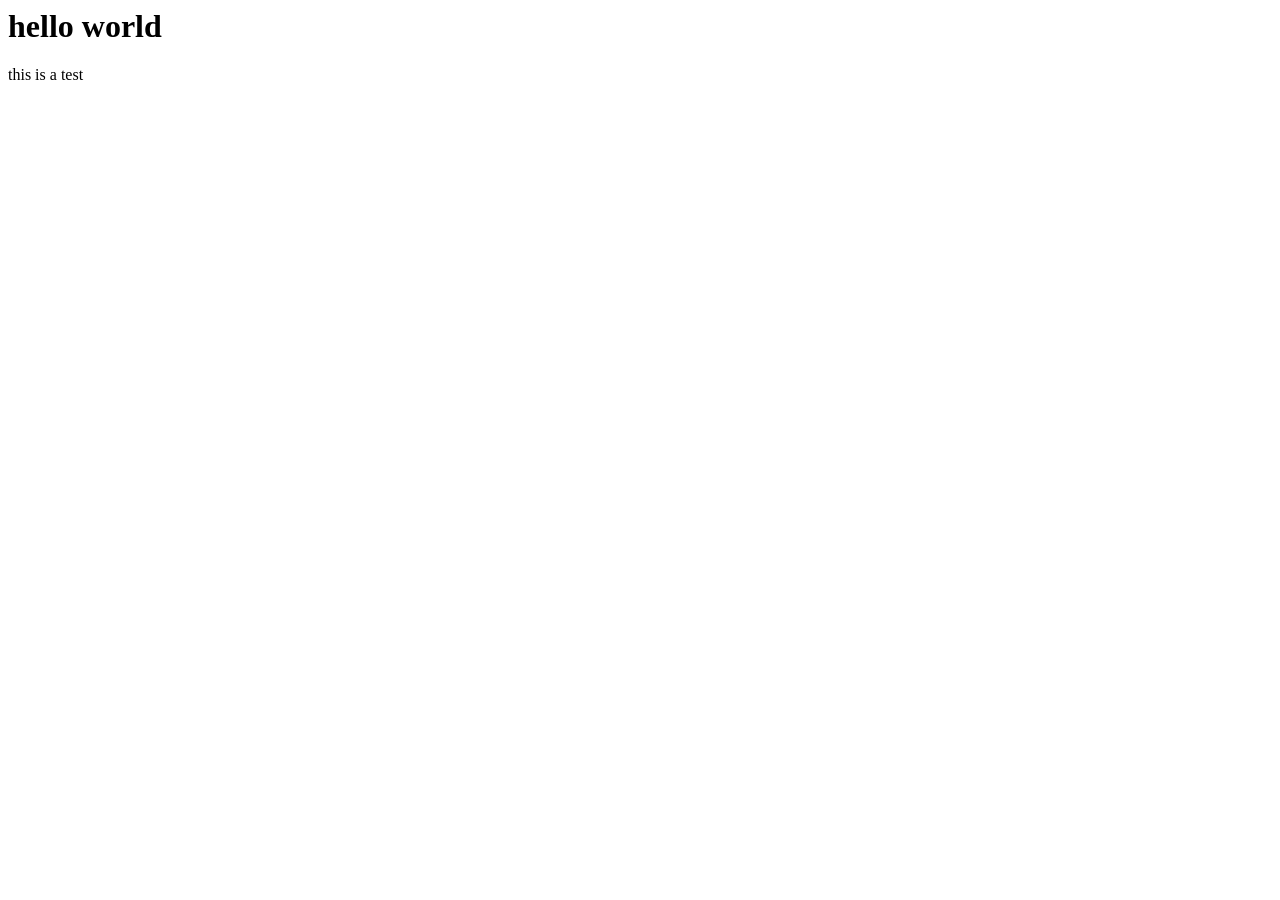
==== index.html @ 10001585 "Create index.html" ====
<head>  
    <meta charset="UTF-8">
    <meta name="viewport" content="width=device-width, initial-scale=1.0">
    <title>Document</title>
</head>
<body>
    <h1>hello world</h1>
    <p>this is a test</p>
</body>
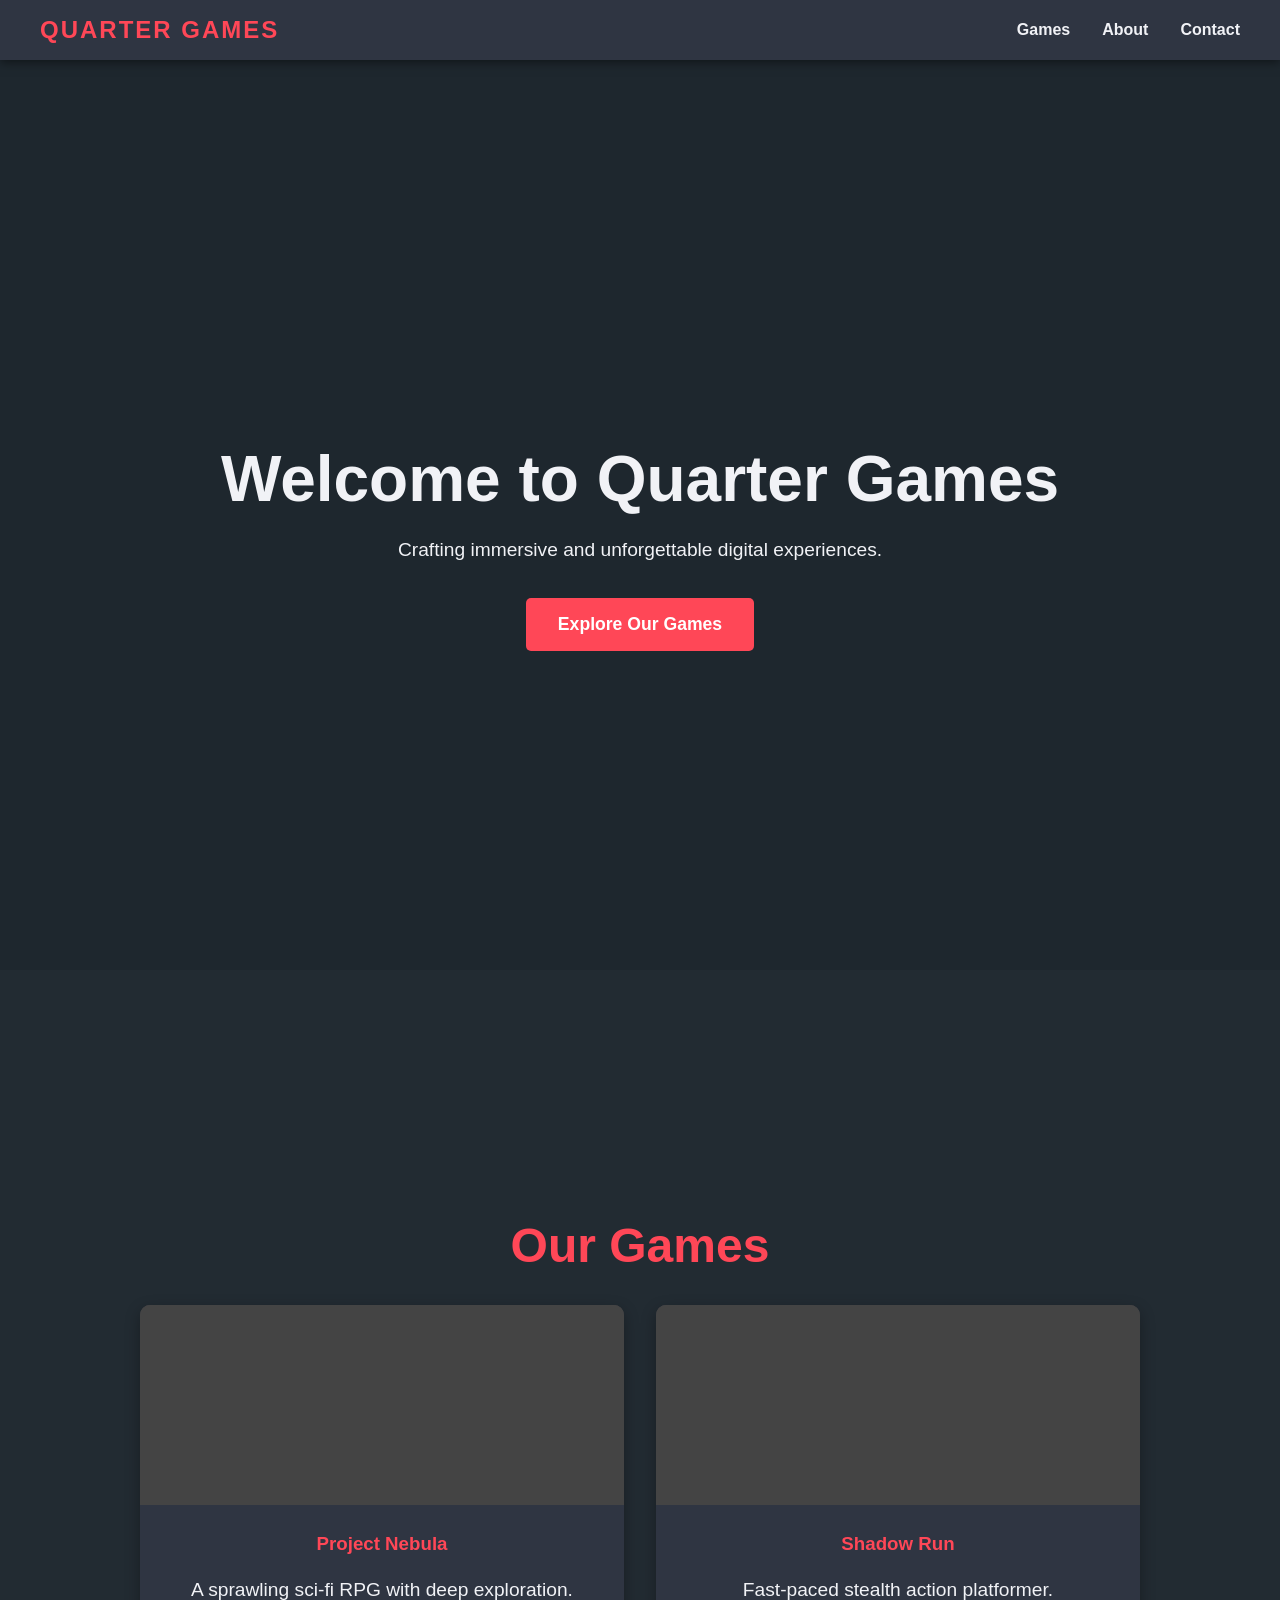
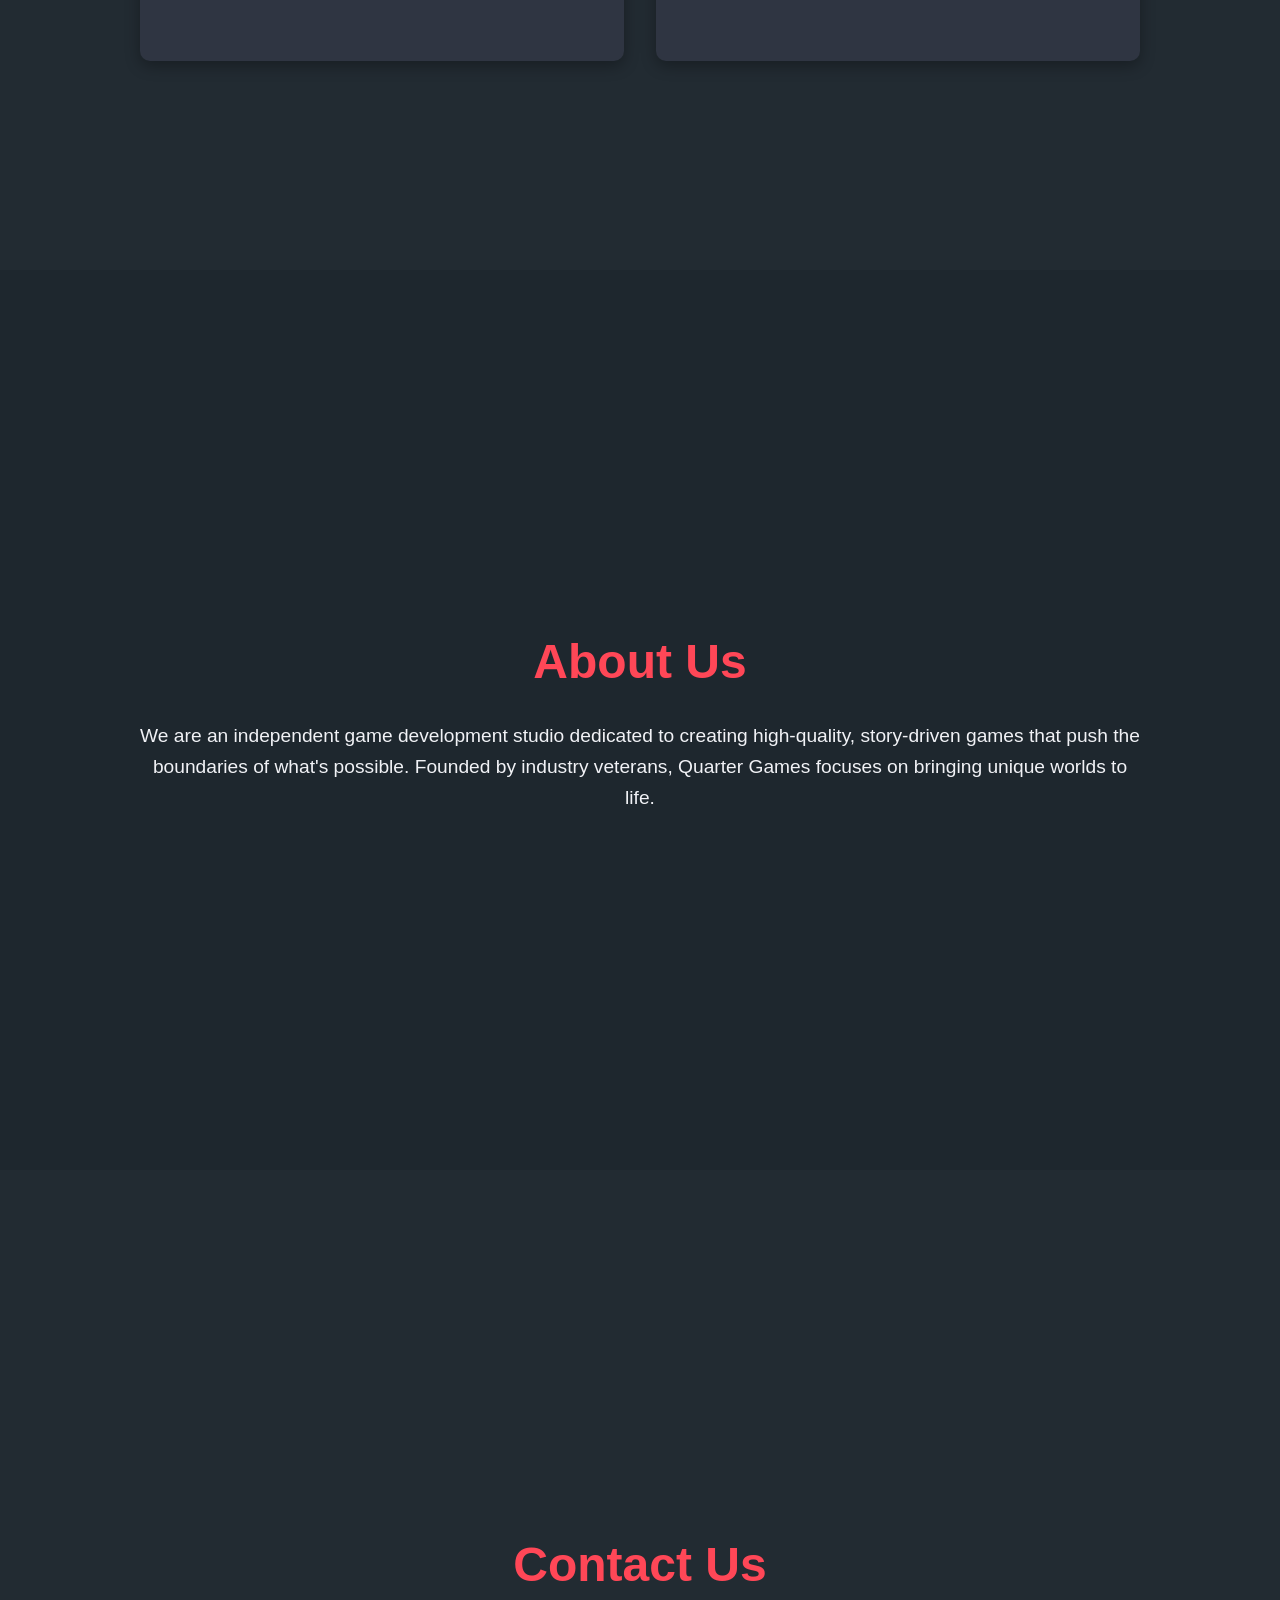
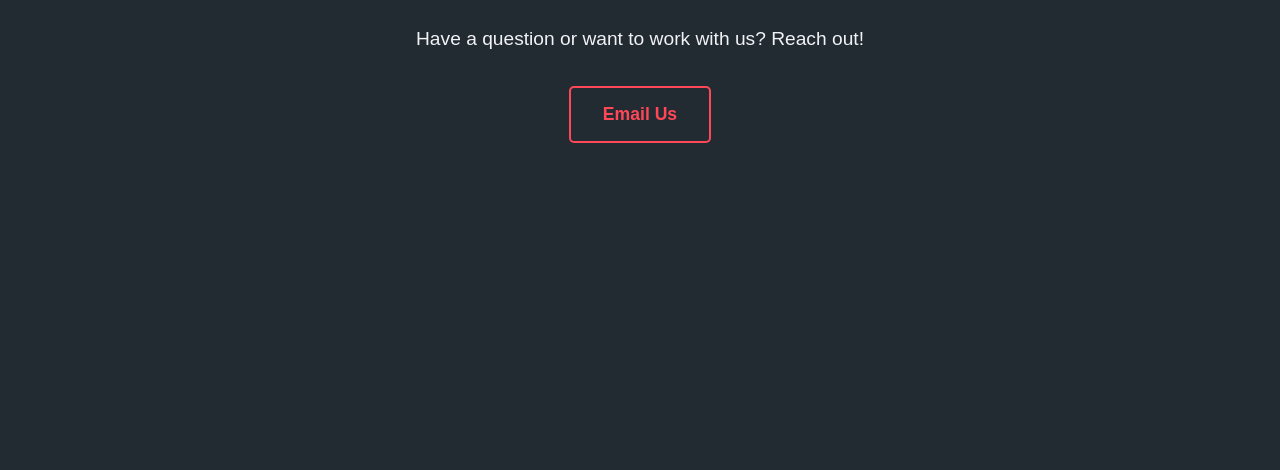
==== commit daeeaad3: "Placeholder" ====
--- a/index.html
+++ b/index.html
@@ -1,9 +1,67 @@
+<!DOCTYPE html>
+<html lang="en">
 <head>  
     <meta charset="UTF-8">
     <meta name="viewport" content="width=device-width, initial-scale=1.0">
-    <title>Document</title>
+    <title>Quarter Games</title>
+    <link rel="stylesheet" href="styles/style.css">
 </head>
 <body>
-    <h1>hello world</h1>
-    <p>this is a test</p>
-</body>+    <header class="static-header">
+        <nav class="nav-container">
+            <div class="logo">Quarter Games</div>
+            <ul class="nav-links">
+                <li><a href="#games">Games</a></li>
+                <li><a href="#about">About</a></li>
+                <li><a href="#contact">Contact</a></li>
+            </ul>
+        </nav>
+    </header>
+
+    <main id="main-content">
+        <section id="hero" class="vertical-section">
+            <div class="section-content">
+                <h1>Welcome to Quarter Games</h1>
+                <p>Crafting immersive and unforgettable digital experiences.</p>
+                <a href="#games" class="btn primary-btn">Explore Our Games</a>
+            </div>
+        </section>
+
+        <section id="games" class="vertical-section">
+            <div class="section-content">
+                <h2>Our Games</h2>
+                <div id="games-container" class="games-grid">
+                    <!-- Game cards will be injected here via JS -->
+                </div>
+            </div>
+        </section>
+
+        <section id="about" class="vertical-section">
+            <div class="section-content">
+                <h2>About Us</h2>
+                <p>We are an independent game development studio dedicated to creating high-quality, story-driven games that push the boundaries of what's possible. Founded by industry veterans, Quarter Games focuses on bringing unique worlds to life.</p>
+            </div>
+        </section>
+
+        <section id="contact" class="vertical-section">
+            <div class="section-content">
+                <h2>Contact Us</h2>
+                <p>Have a question or want to work with us? Reach out!</p>
+                <a href="mailto:hello@quartergames.com" class="btn outline-btn">Email Us</a>
+            </div>
+        </section>
+    </main>
+
+    <!-- Modal for Individual Game Details -->
+    <div id="game-modal" class="modal hidden">
+        <div class="modal-content">
+            <span class="close-btn">&times;</span>
+            <div id="game-details">
+                <!-- Data from individual game JSON will load here -->
+            </div>
+        </div>
+    </div>
+
+    <script src="scripts/main.js"></script>
+</body>
+</html>
--- a/styles/style.css
+++ b/styles/style.css
@@ -0,0 +1,245 @@
+:root {
+    --primary-color: #ff4757;
+    --bg-dark: #1e272e;
+    --text-light: #f1f2f6;
+    --header-bg: #2f3542;
+}
+
+body, html {
+    margin: 0;
+    padding: 0;
+    font-family: 'Segoe UI', Tahoma, Geneva, Verdana, sans-serif;
+    background-color: var(--bg-dark);
+    color: var(--text-light);
+    scroll-behavior: smooth;
+    overflow-x: hidden;
+}
+
+/* Static Header */
+.static-header {
+    position: fixed;
+    top: 0;
+    left: 0;
+    width: 100%;
+    background-color: var(--header-bg);
+    box-shadow: 0 2px 10px rgba(0,0,0,0.5);
+    z-index: 1000;
+}
+
+.nav-container {
+    display: flex;
+    justify-content: space-between;
+    align-items: center;
+    max-width: 1200px;
+    margin: 0 auto;
+    padding: 1rem 2rem;
+}
+
+.logo {
+    font-size: 1.5rem;
+    font-weight: bold;
+    color: var(--primary-color);
+    text-transform: uppercase;
+    letter-spacing: 2px;
+}
+
+.nav-links {
+    list-style: none;
+    display: flex;
+    gap: 2rem;
+    margin: 0;
+    padding: 0;
+}
+
+.nav-links a {
+    color: var(--text-light);
+    text-decoration: none;
+    font-weight: 600;
+    transition: color 0.3s;
+}
+
+.nav-links a:hover {
+    color: var(--primary-color);
+}
+
+/* Vertical Sections */
+#main-content {
+    margin-top: 70px; /* Offset for fixed header */
+    display: flex;
+    flex-direction: column;
+}
+
+.vertical-section {
+    min-height: 100vh;
+    display: flex;
+    align-items: center;
+    justify-content: center;
+    padding: 2rem;
+    box-sizing: border-box;
+}
+
+.vertical-section:nth-child(even) {
+    background-color: rgba(255, 255, 255, 0.02);
+}
+
+.section-content {
+    max-width: 1000px;
+    width: 100%;
+    text-align: center;
+}
+
+h1 {
+    font-size: 4rem;
+    margin-bottom: 1rem;
+}
+
+h2 {
+    font-size: 3rem;
+    margin-bottom: 2rem;
+    color: var(--primary-color);
+}
+
+p {
+    font-size: 1.2rem;
+    line-height: 1.6;
+    margin-bottom: 2rem;
+}
+
+/* Buttons */
+.btn {
+    display: inline-block;
+    padding: 1rem 2rem;
+    font-size: 1.1rem;
+    text-decoration: none;
+    border-radius: 5px;
+    font-weight: bold;
+    transition: all 0.3s;
+    cursor: pointer;
+}
+
+.primary-btn {
+    background-color: var(--primary-color);
+    color: white;
+}
+
+.primary-btn:hover {
+    background-color: #ff6b81;
+    transform: translateY(-2px);
+}
+
+.outline-btn {
+    border: 2px solid var(--primary-color);
+    color: var(--primary-color);
+}
+
+.outline-btn:hover {
+    background-color: var(--primary-color);
+    color: white;
+}
+
+/* Games Grid */
+.games-grid {
+    display: grid;
+    grid-template-columns: repeat(auto-fit, minmax(300px, 1fr));
+    gap: 2rem;
+    margin-top: 2rem;
+}
+
+.game-card {
+    background-color: var(--header-bg);
+    border-radius: 10px;
+    overflow: hidden;
+    transition: transform 0.3s;
+    cursor: pointer;
+    box-shadow: 0 5px 15px rgba(0,0,0,0.3);
+}
+
+.game-card:hover {
+    transform: translateY(-10px);
+}
+
+.game-card img {
+    width: 100%;
+    height: 200px;
+    object-fit: cover;
+    background-color: #444; /* Fallback */
+}
+
+.game-info {
+    padding: 1.5rem;
+}
+
+.game-info h3 {
+    margin: 0 0 1rem 0;
+    color: var(--primary-color);
+}
+
+/* Modal */
+.modal {
+    position: fixed;
+    top: 0; left: 0; width: 100%; height: 100%;
+    background-color: rgba(0, 0, 0, 0.8);
+    display: flex;
+    align-items: center;
+    justify-content: center;
+    z-index: 2000;
+    opacity: 1;
+    transition: opacity 0.3s;
+}
+
+.modal.hidden {
+    opacity: 0;
+    pointer-events: none;
+}
+
+.modal-content {
+    background-color: var(--header-bg);
+    padding: 2rem;
+    border-radius: 10px;
+    max-width: 800px;
+    width: 90%;
+    max-height: 90vh;
+    overflow-y: auto;
+    position: relative;
+}
+
+.close-btn {
+    position: absolute;
+    top: 1rem;
+    right: 1.5rem;
+    font-size: 2rem;
+    cursor: pointer;
+    color: var(--text-light);
+}
+
+.close-btn:hover {
+    color: var(--primary-color);
+}
+
+.modal-body img {
+    width: 100%;
+    border-radius: 5px;
+    margin-bottom: 1rem;
+}
+
+.modal-meta {
+    display: flex;
+    gap: 1rem;
+    margin: 1rem 0;
+    color: #a4b0be;
+    font-size: 0.9rem;
+}
+
+.platforms {
+    margin-top: 1rem;
+}
+
+.platform-tag {
+    display: inline-block;
+    background-color: rgba(255, 71, 87, 0.2);
+    color: var(--primary-color);
+    padding: 0.3rem 0.8rem;
+    border-radius: 20px;
+    margin-right: 0.5rem;
+    font-size: 0.85rem;
+}
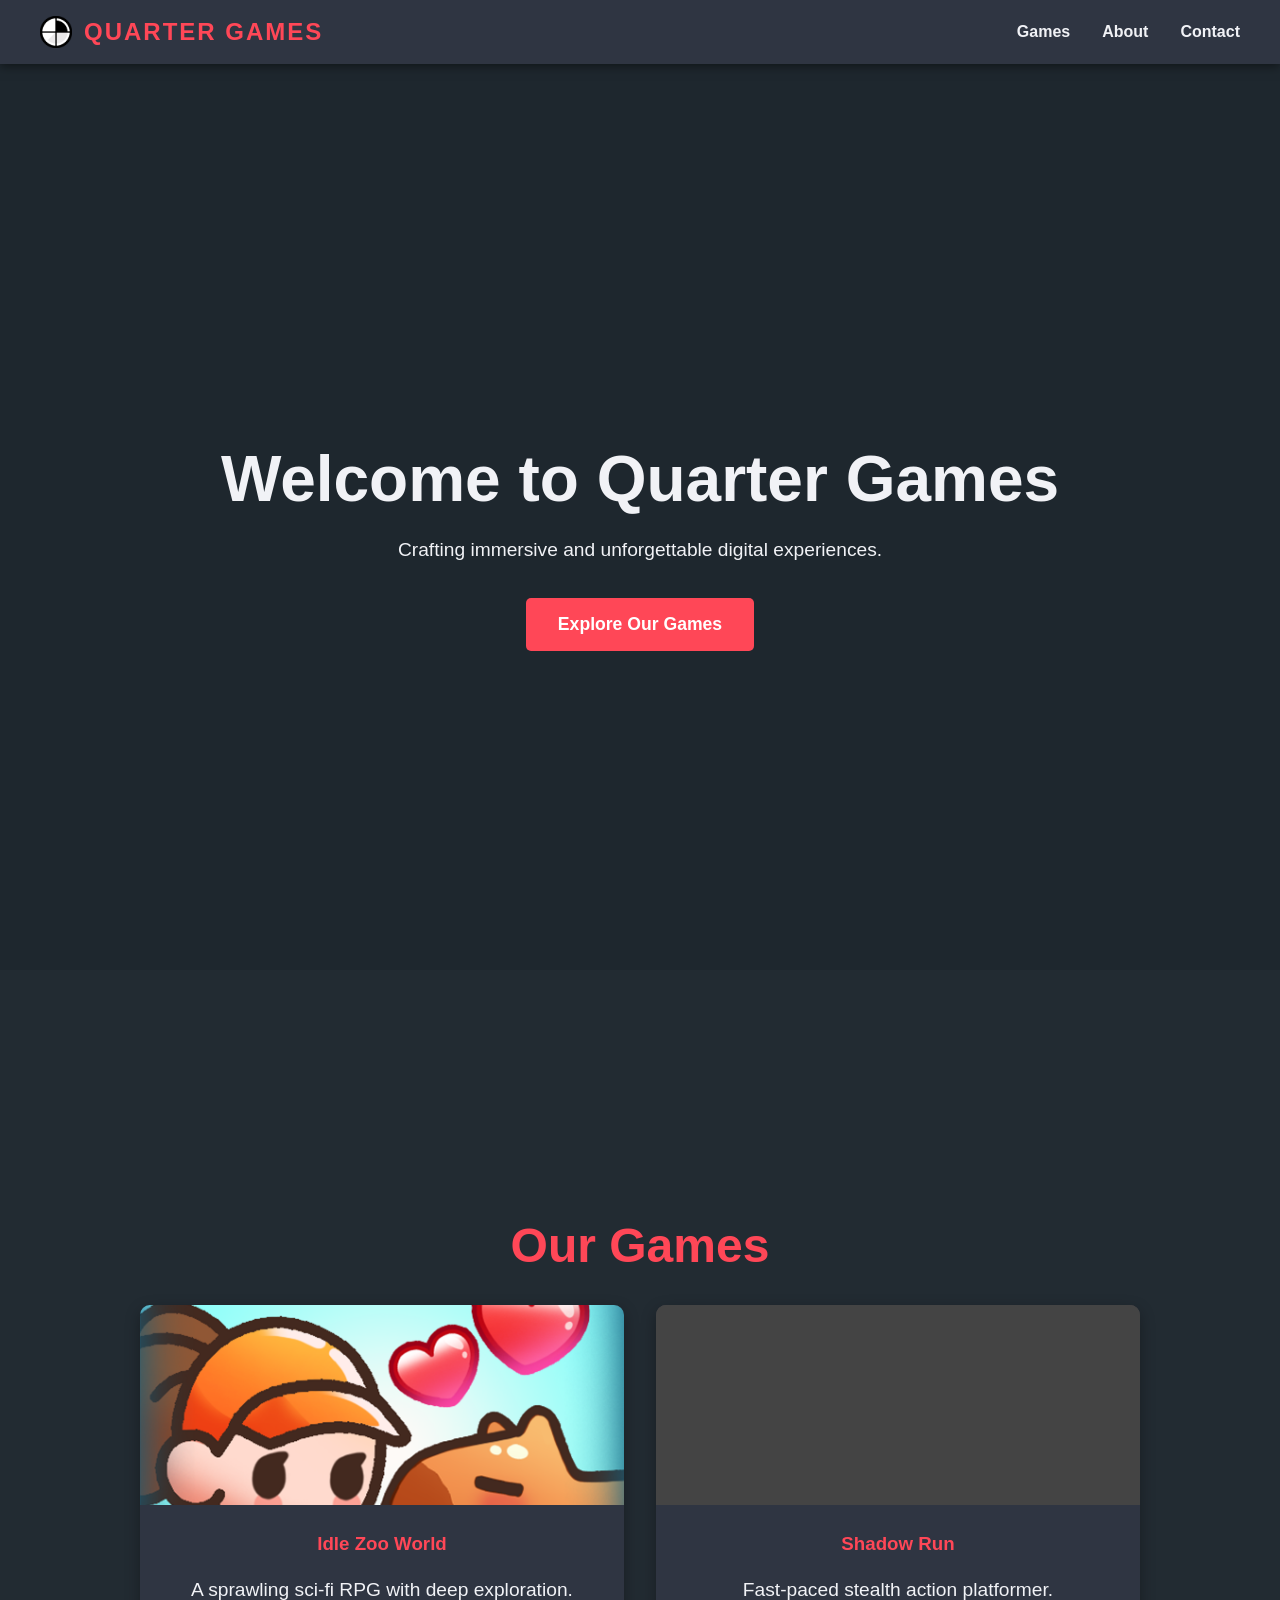
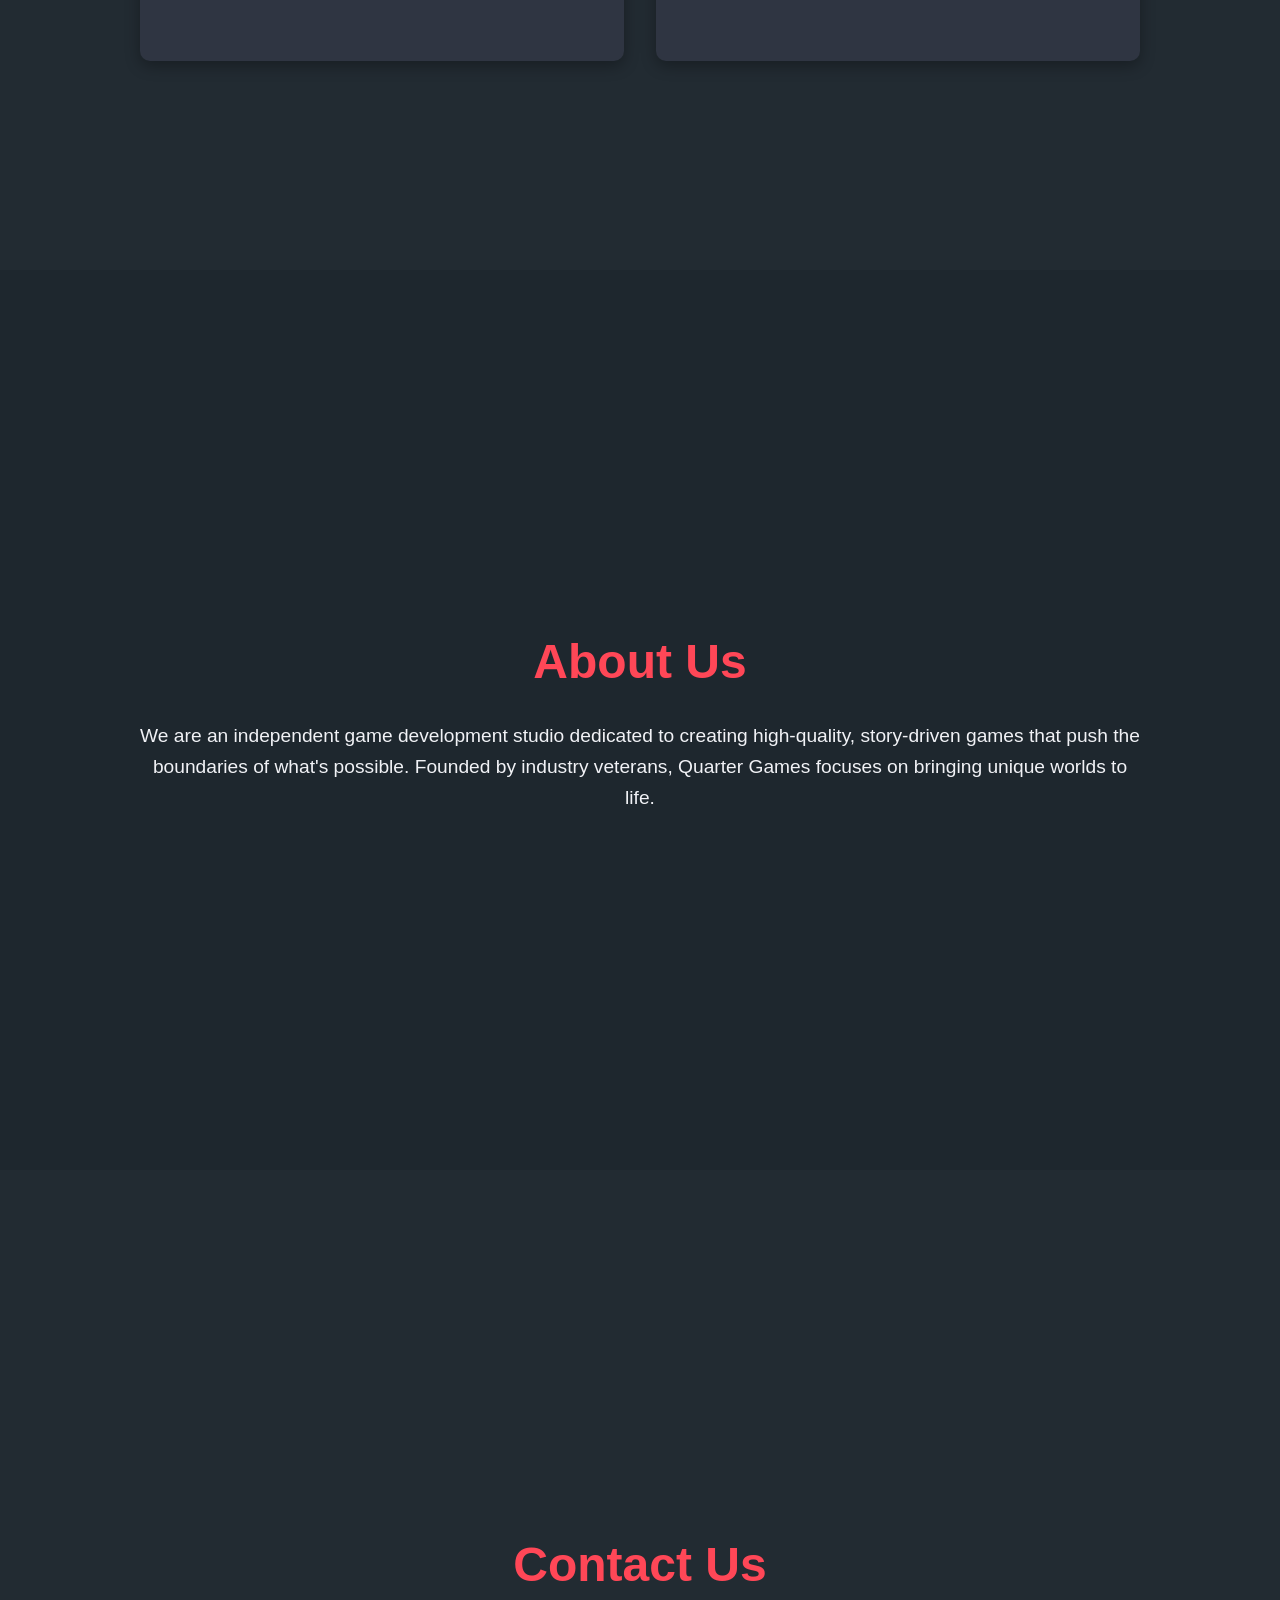
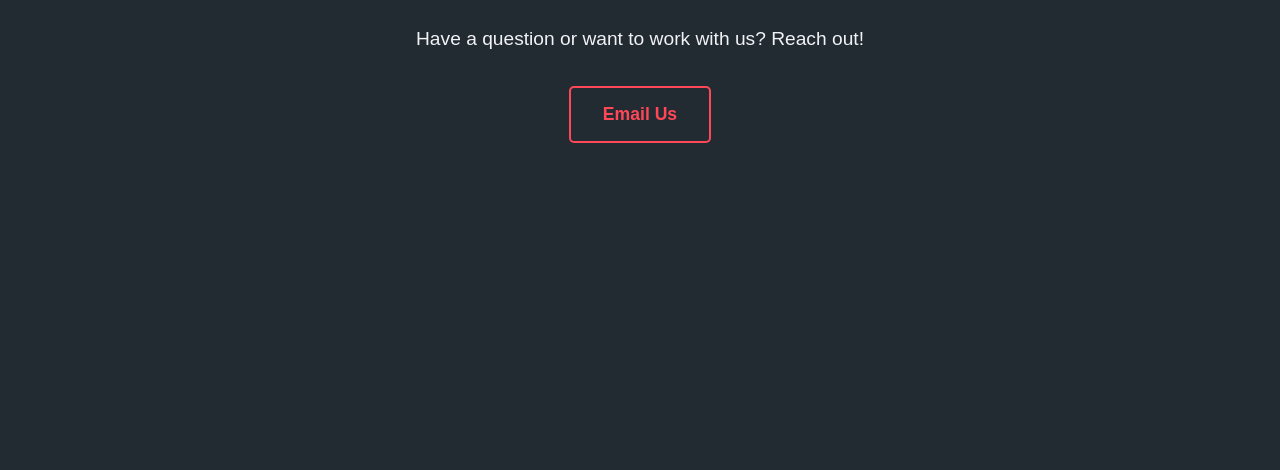
==== commit b4c4844a: "WIP" ====
--- a/index.html
+++ b/index.html
@@ -4,16 +4,20 @@
     <meta charset="UTF-8">
     <meta name="viewport" content="width=device-width, initial-scale=1.0">
     <title>Quarter Games</title>
+    <link rel="icon" type="image/png" href="assets/logo.png">
     <link rel="stylesheet" href="styles/style.css">
 </head>
 <body>
     <header class="static-header">
         <nav class="nav-container">
-            <div class="logo">Quarter Games</div>
+            <a href="index.html#" class="logo" style="text-decoration:none;">
+                <img src="assets/logo.png" alt="Logo" class="logo-img" onerror="this.style.display='none'">
+                Quarter Games
+            </a>
             <ul class="nav-links">
-                <li><a href="#games">Games</a></li>
-                <li><a href="#about">About</a></li>
-                <li><a href="#contact">Contact</a></li>
+                <li><a href="index.html#games">Games</a></li>
+                <li><a href="index.html#about">About</a></li>
+                <li><a href="index.html#contact">Contact</a></li>
             </ul>
         </nav>
     </header>
--- a/styles/style.css
+++ b/styles/style.css
@@ -33,14 +33,24 @@
     max-width: 1200px;
     margin: 0 auto;
     padding: 1rem 2rem;
+    position: relative;
 }
 
 .logo {
+    display: flex;
+    align-items: center;
+    gap: 12px;
     font-size: 1.5rem;
     font-weight: bold;
     color: var(--primary-color);
     text-transform: uppercase;
     letter-spacing: 2px;
+}
+
+.logo-img {
+    height: 32px; /* Adjust according to your logo size */
+    width: auto;
+    object-fit: contain;
 }
 
 .nav-links {
@@ -56,6 +66,7 @@
     text-decoration: none;
     font-weight: 600;
     transition: color 0.3s;
+    padding: 0.5rem 0;
 }
 
 .nav-links a:hover {
@@ -194,9 +205,9 @@
 
 .modal-content {
     background-color: var(--header-bg);
-    padding: 2rem;
+    padding: 2.5rem;
     border-radius: 10px;
-    max-width: 800px;
+    max-width: 1100px;
     width: 90%;
     max-height: 90vh;
     overflow-y: auto;
@@ -216,10 +227,52 @@
     color: var(--primary-color);
 }
 
+.horizontal-layout {
+    display: flex;
+    gap: 2.5rem;
+    align-items: center; /* Changed from flex-start to center */
+}
+
+.modal-media {
+    flex: 1 1 55%;
+    max-width: 55%;
+}
+
+.modal-media h2 {
+    margin-top: 0;
+    margin-bottom: 1rem;
+}
+
+.modal-info {
+    flex: 1 1 45%;
+    display: flex;
+    flex-direction: column;
+}
+
+.modal-info h2 {
+    margin-top: 0;
+    margin-bottom: 0.5rem;
+}
+
 .modal-body img {
     width: 100%;
     border-radius: 5px;
     margin-bottom: 1rem;
+}
+
+.video-container {
+    width: 100%;
+    margin-bottom: 1rem;
+    border-radius: 5px;
+    overflow: hidden;
+    background-color: #000;
+}
+
+.video-container iframe, .video-container video {
+    width: 100%;
+    aspect-ratio: 16 / 9;
+    border: none;
+    display: block;
 }
 
 .modal-meta {
@@ -241,5 +294,19 @@
     padding: 0.3rem 0.8rem;
     border-radius: 20px;
     margin-right: 0.5rem;
+    margin-bottom: 0.5rem;
     font-size: 0.85rem;
+}
+
+/* Mobile responsive modal */
+@media (max-width: 900px) {
+    .horizontal-layout {
+        flex-direction: column;
+        gap: 1.5rem;
+    }
+    
+    .modal-media, .modal-info {
+        max-width: 100%;
+        flex: 1 1 auto;
+    }
 }
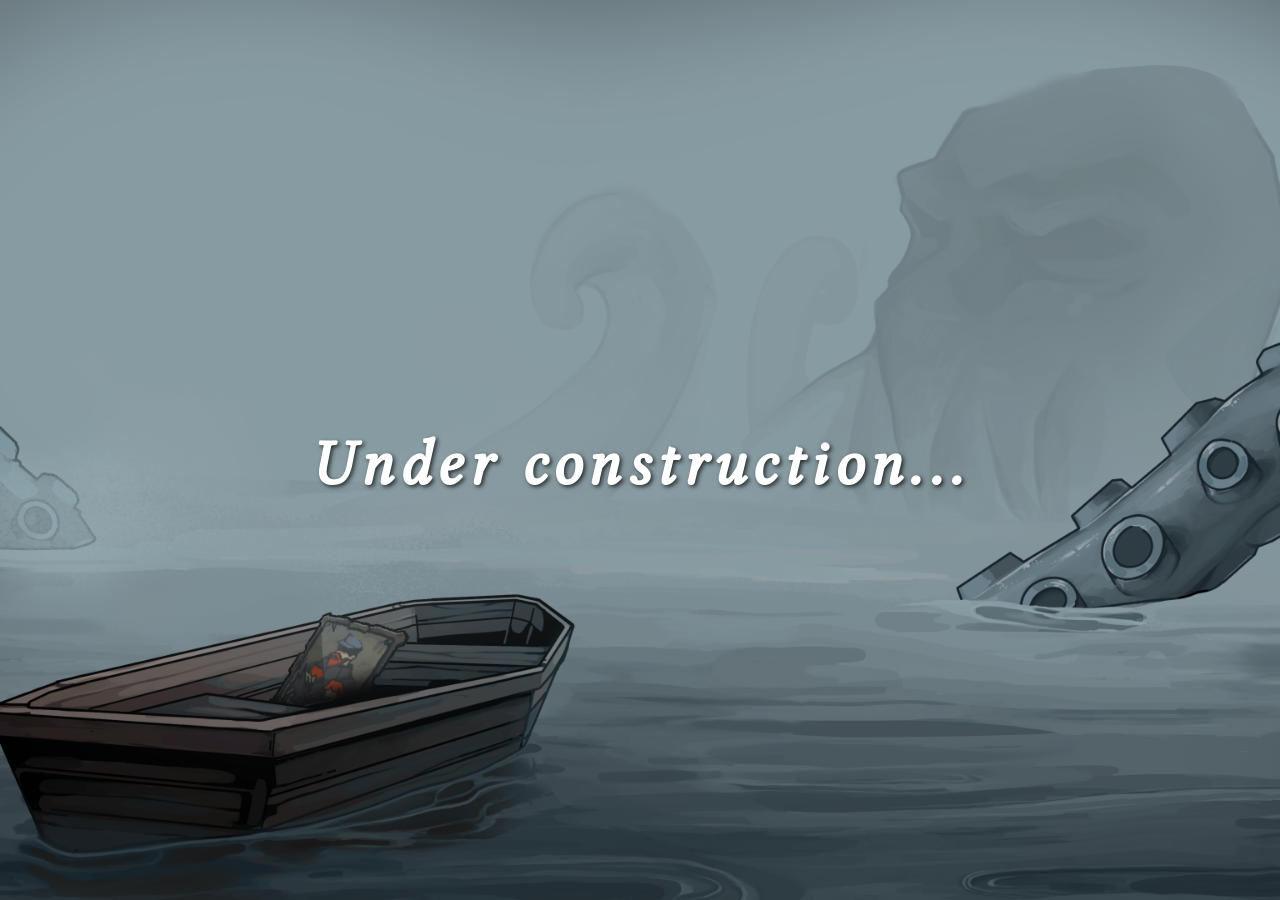
==== commit 37ee9950: "Under construction" ====
--- a/index.html
+++ b/index.html
@@ -7,7 +7,10 @@
     <link rel="icon" type="image/png" href="assets/logo.png">
     <link rel="stylesheet" href="styles/style.css">
 </head>
-<body>
+<body style="background-image: url('Miasma.png'); background-size: cover; background-position: center; margin: 0; height: 100vh; display: flex; align-items: center; justify-content: center;">
+    <h1 style="color: white; font-size: 4rem; text-shadow: 2px 2px 4px rgba(0,0,0,0.7); font-family: 'LinLibertine_RI', serif;">Under construction...</h1>
+
+    <!--
     <header class="static-header">
         <nav class="nav-container">
             <a href="index.html#" class="logo" style="text-decoration:none;">
@@ -35,7 +38,7 @@
             <div class="section-content">
                 <h2>Our Games</h2>
                 <div id="games-container" class="games-grid">
-                    <!-- Game cards will be injected here via JS -->
+                    <!~ Game cards will be injected here via JS ~>
                 </div>
             </div>
         </section>
@@ -56,16 +59,17 @@
         </section>
     </main>
 
-    <!-- Modal for Individual Game Details -->
+    <!~ Modal for Individual Game Details ~>
     <div id="game-modal" class="modal hidden">
         <div class="modal-content">
             <span class="close-btn">&times;</span>
             <div id="game-details">
-                <!-- Data from individual game JSON will load here -->
+                <!~ Data from individual game JSON will load here ~>
             </div>
         </div>
     </div>
 
     <script src="scripts/main.js"></script>
+    -->
 </body>
 </html>
--- a/styles/style.css
+++ b/styles/style.css
@@ -1,3 +1,8 @@
+@font-face {
+    font-family: 'LinLibertine_RI';
+    src: url('../LinLibertine_RI.ttf') format('truetype');
+}
+
 :root {
     --primary-color: #ff4757;
     --bg-dark: #1e272e;
@@ -100,8 +105,9 @@
 }
 
 h1 {
-    font-size: 4rem;
+    font-size: 8rem;
     margin-bottom: 1rem;
+    letter-spacing: 0.1em; /* Added spacing between letters */
 }
 
 h2 {
